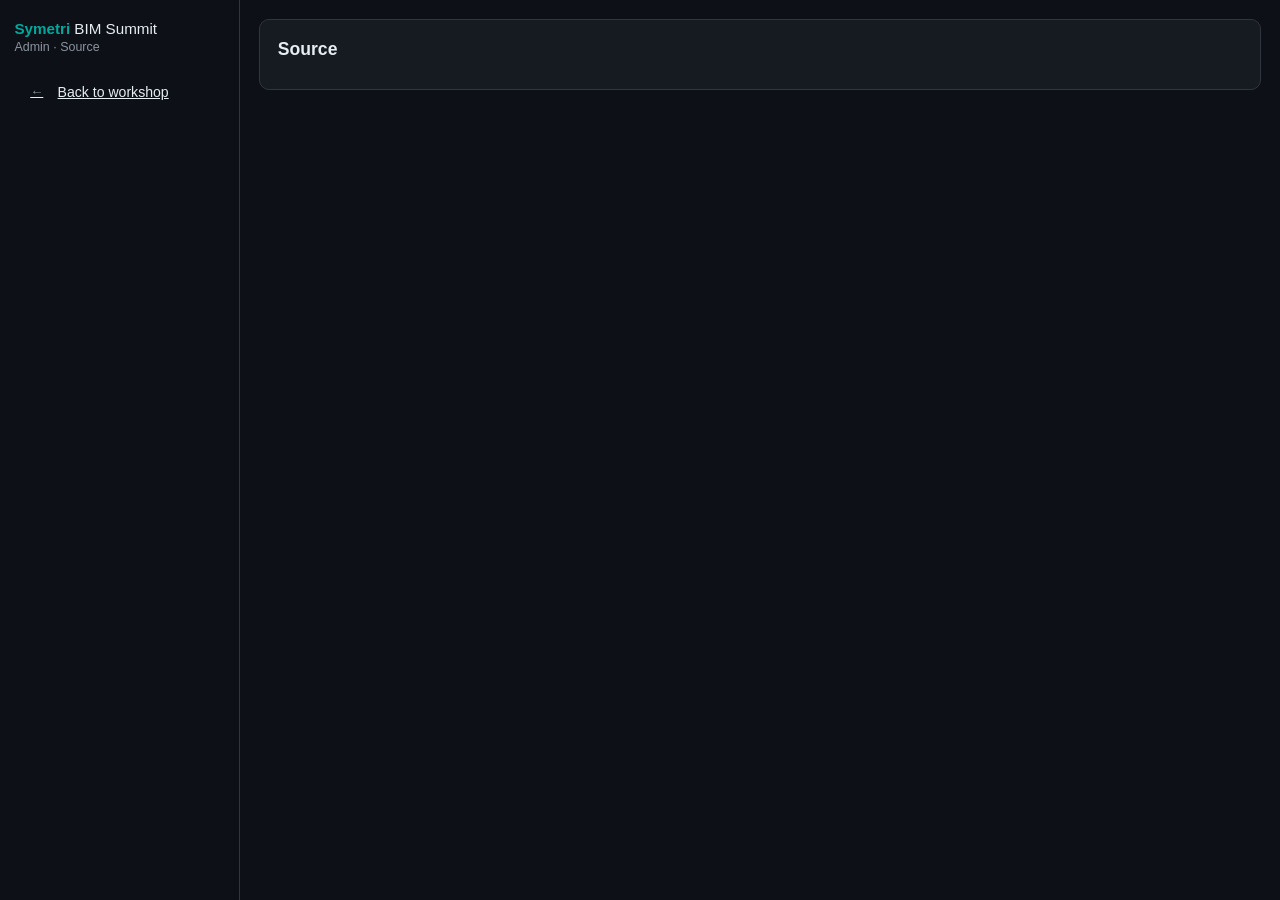
==== source/index.html @ e0936610 "added source page BIM-SUmmit/source" ====
<!doctype html>
<html lang="en">
<head>
  <meta charset="UTF-8" />
  <meta name="viewport" content="width=device-width, initial-scale=1.0" />
  <title>Source – Symetri BIM Summit Admin</title>
  <link rel="stylesheet" href="../style.css" />
</head>
<body>
<div class="shell" style="grid-template-columns: var(--sidebar-w) 1fr; grid-template-areas: 'sidebar center';">
  <aside class="sidebar">
    <div class="brand">
      <strong>Symetri</strong> BIM Summit
      <span class="brand-sub">Admin · Source</span>
    </div>
    <nav class="nav">
      <a href="../" class="nav-item">
        <span class="nav-icon">←</span> Back to workshop
      </a>
    </nav>
  </aside>
  <main class="center">
    <section class="view">
      <div class="card">
        <div class="task-head">
          <div class="task-head-copy">
            <h2>Source</h2>
          </div>
        </div>
      </div>
    </section>
  </main>
</div>
</body>
</html>
---- style.css ----
/* ─── base ─── */
[hidden] { display: none !important; }

/* ─── tokens — Symetri brand ─── */
:root {
  --bg: #0d1117;
  --card: #161b22;
  --card-alt: #1c2333;
  --text: #e6edf3;
  --muted: #8b949e;
  --line: #30363d;
  --primary: #00a99d;
  --primary-hover: #008f85;
  --primary-soft: rgba(0, 169, 157, 0.12);
  --success: #3fb950;
  --success-soft: rgba(63, 185, 80, 0.12);
  --error: #f85149;
  --error-soft: rgba(248, 81, 73, 0.12);
  --warn: #d29922;
  --warn-soft: rgba(210, 153, 34, 0.12);
  --sidebar-w: 240px;
  --right-w: 340px;
  --radius: 10px;
  --transition: 0.18s ease;
}

*, *::before, *::after { box-sizing: border-box; }

body {
  margin: 0;
  font-family: Inter, "Segoe UI", Roboto, Helvetica, Arial, sans-serif;
  background: var(--bg);
  color: var(--text);
  line-height: 1.55;
  -webkit-font-smoothing: antialiased;
}

/* ─── 3-column shell ─── */
.shell {
  display: flex;
  min-height: 100vh;
}

/* ─── LEFT SIDEBAR ─── */
.sidebar {
  width: var(--sidebar-w);
  min-width: var(--sidebar-w);
  background: #0d1117;
  border-right: 1px solid var(--line);
  padding: 1.2rem 0.9rem;
  display: flex;
  flex-direction: column;
  gap: 1.1rem;
  position: sticky;
  top: 0;
  height: 100vh;
  overflow-y: auto;
  transition: transform var(--transition);
  z-index: 20;
}

.brand {
  font-size: 0.95rem;
  line-height: 1.3;
}

.brand strong { color: var(--primary); }

.brand-sub {
  display: block;
  font-size: 0.78rem;
  color: var(--muted);
}

.nav {
  display: flex;
  flex-direction: column;
  gap: 0.3rem;
}

.nav-item {
  display: flex;
  align-items: center;
  gap: 0.55rem;
  border: none;
  background: transparent;
  text-align: left;
  padding: 0.55rem 0.65rem;
  border-radius: var(--radius);
  cursor: pointer;
  font-size: 0.88rem;
  color: var(--text);
  transition: background var(--transition);
}

.nav-item:hover { background: var(--card-alt); }

.nav-item.active {
  background: var(--primary-soft);
  color: var(--primary);
  font-weight: 600;
  border-left: 3px solid var(--primary);
  padding-left: calc(0.65rem - 3px);
}

.nav-item.locked {
  opacity: 0.45;
  cursor: not-allowed;
}

.nav-icon {
  width: 1.5rem;
  text-align: center;
  flex-shrink: 0;
  font-size: 0.82rem;
  font-weight: 700;
  color: var(--muted);
}

.nav-item.active .nav-icon { color: var(--primary); }

.nav-item.locked .nav-locked-icon {
  opacity: 0.4;
}

.sidebar-score {
  margin-top: auto;
  display: flex;
  flex-direction: column;
  gap: 0.3rem;
}

.score-row {
  display: flex;
  justify-content: space-between;
  font-size: 0.84rem;
}

.score-row span { color: var(--muted); }

/* ─── CENTER ─── */
.center {
  flex: 1;
  min-width: 0;
  padding: 1.2rem;
  overflow-y: auto;
}

.view + .view { margin-top: 0.8rem; }

/* ─── RIGHT PANEL ─── */
.right-panel {
  width: var(--right-w);
  min-width: var(--right-w);
  border-left: 1px solid var(--line);
  background: #0d1117;
  padding: 1.2rem 0.9rem;
  position: sticky;
  top: 0;
  height: 100vh;
  overflow-y: auto;
}

.fact {
  display: none;
  border: 1px solid var(--line);
  border-radius: var(--radius);
  background: linear-gradient(180deg, rgba(28, 35, 51, 0.68) 0%, rgba(22, 27, 34, 0.96) 100%);
  padding: 1rem 1.05rem;
}

.fact.visible {
  display: block;
}

.fact h3 {
  margin: 0 0 0.4rem;
  color: var(--primary);
  font-size: 0.95rem;
  letter-spacing: 0.02em;
}

.fact h4 {
  margin: 0.6rem 0 0.25rem;
  font-size: 0.84rem;
}

.fact p {
  margin: 0.3rem 0;
  color: var(--muted);
  font-size: 0.88rem;
}

.fact hr {
  border: none;
  border-top: 1px solid var(--line);
  margin: 0.7rem 0;
}

.fact-list {
  margin: 0.75rem 0 0;
  padding-left: 1.1rem;
  color: var(--muted);
  font-size: 0.86rem;
}

.fact-list li + li {
  margin-top: 0.3rem;
}

.fact-media {
  margin: 0.85rem 0;
  border: 1px solid rgba(0, 169, 157, 0.18);
  border-radius: var(--radius);
  overflow: hidden;
  background: #0b1016;
}

.fact-media img {
  display: block;
  width: 100%;
  max-height: 190px;
  object-fit: contain;
  background: #fff;
}

.fact-caption {
  margin: 0;
  padding: 0.5rem 0.7rem 0.6rem;
  border-top: 1px solid rgba(0, 169, 157, 0.14);
  font-size: 0.78rem;
  color: var(--muted);
}

/* ─── AI-themed fact box ─── */
.fact-ai {
  border: 1px solid rgba(0, 169, 157, 0.3);
  border-radius: var(--radius);
  background: linear-gradient(160deg, rgba(0, 169, 157, 0.06) 0%, rgba(13, 17, 23, 0) 60%);
  padding: 0.85rem 0.9rem;
}

.ai-sparkle {
  display: inline-block;
  margin-right: 0.25rem;
  animation: sparkle-pulse 2.4s ease-in-out infinite;
}

@keyframes sparkle-pulse {
  0%, 100% { opacity: 1; }
  50% { opacity: 0.45; }
}

.fact p,
.fact-ai p {
  color: var(--muted);
  font-size: 0.84rem;
  line-height: 1.55;
}

.fact-ai strong {
  color: var(--text);
}

.ai-links {
  margin-top: 0.65rem;
  padding-top: 0.55rem;
  border-top: 1px solid rgba(0, 169, 157, 0.18);
  font-size: 0.78rem;
}

.ai-links a {
  color: var(--primary);
  text-decoration: none;
  font-weight: 600;
}

.ai-links a:hover {
  text-decoration: underline;
}

.ai-link-sep {
  color: var(--muted);
  margin: 0 0.3rem;
}

/* ─── card ─── */
.card {
  background: var(--card);
  border: 1px solid var(--line);
  border-radius: var(--radius);
  padding: 1rem 1.1rem;
  margin-bottom: 0.75rem;
}

.welcome-card ul {
  padding-left: 1.15rem;
}

.welcome-card h2 {
  font-size: 1.35rem;
  margin-bottom: 0.3rem;
}

.welcome-lead {
  color: var(--primary);
  font-size: 1rem;
  margin: 0.2rem 0 0.8rem;
}

.welcome-section {
  margin-top: 1.1rem;
  padding-top: 0.9rem;
  border-top: 1px solid var(--line);
}

.welcome-section h3 {
  margin: 0 0 0.35rem;
  font-size: 0.95rem;
}

.welcome-section p {
  margin: 0 0 0.5rem;
}

.spirit-list {
  margin: 0;
  padding: 0;
  display: flex;
  flex-direction: column;
  gap: 0.6rem;
}

.spirit-item {
  padding: 0.6rem 0.75rem;
  border: 1px solid var(--line);
  border-radius: var(--radius);
  background: var(--card-alt);
}

.spirit-item dt {
  font-weight: 600;
  font-size: 0.9rem;
  margin-bottom: 0.15rem;
}

.spirit-item dd {
  margin: 0;
  color: var(--muted);
  font-size: 0.86rem;
}

.btn-start {
  margin-top: 1.2rem;
  padding: 0.65rem 1.4rem;
  font-size: 0.95rem;
}

/* ─── typography ─── */
h2 { margin: 0; font-size: 1.1rem; }

.task-head {
  display: flex;
  justify-content: space-between;
  align-items: flex-start;
  flex-wrap: wrap;
  gap: 0.8rem;
  margin-bottom: 0.6rem;
}

.task-head-copy {
  flex: 1;
  min-width: 0;
}

.task-head-side {
  display: flex;
  align-items: flex-start;
  justify-content: flex-end;
  gap: 0.65rem;
  flex-wrap: wrap;
  margin-left: auto;
}

.task-estimate {
  min-width: 220px;
  border: 1px solid rgba(0, 169, 157, 0.24);
  border-radius: var(--radius);
  background: linear-gradient(180deg, rgba(0, 169, 157, 0.1) 0%, rgba(0, 169, 157, 0.03) 100%);
  padding: 0.55rem 0.7rem 0.65rem;
}

.task-estimate-kicker {
  display: block;
  margin-bottom: 0.45rem;
  color: var(--primary);
  font-size: 0.7rem;
  font-weight: 700;
  letter-spacing: 0.08em;
  text-transform: uppercase;
}

.task-estimate-grid {
  display: grid;
  gap: 0.35rem;
}

.task-estimate-item {
  display: flex;
  align-items: baseline;
  justify-content: space-between;
  gap: 0.7rem;
  font-size: 0.82rem;
  color: var(--muted);
}

.task-estimate-item strong {
  color: var(--text);
  font-size: 0.84rem;
}

.task-estimate-item-ai strong {
  color: var(--primary);
}

.gate-panel h3 {
  display: flex;
  align-items: center;
  gap: 0.45rem;
}

.gate-tagline {
  margin: 0 0 0.85rem;
  color: var(--primary);
  font-size: 0.88rem;
  font-weight: 600;
}

.gate-riddle-layout {
  display: grid;
  grid-template-columns: minmax(0, 1.55fr) minmax(220px, 0.9fr);
  gap: 1rem;
  align-items: stretch;
}

.gate-riddle {
  border: 1px solid rgba(0, 169, 157, 0.18);
  border-radius: var(--radius);
  background: linear-gradient(180deg, rgba(28, 35, 51, 0.72) 0%, rgba(13, 17, 23, 0.96) 100%);
  padding: 1rem 1.05rem;
  color: #e8eef3;
  line-height: 1.8;
}

.gate-riddle p {
  margin: 0 0 0.85rem;
}

.gate-riddle p:last-child {
  margin-bottom: 0;
}

.gate-image-frame {
  margin: 0;
  min-height: 100%;
  border-radius: var(--radius);
  overflow: hidden;
  border: 1px solid rgba(255, 255, 255, 0.08);
  background: #0f141c;
  box-shadow: 0 14px 30px rgba(0, 0, 0, 0.22);
}

.gate-image-frame img {
  display: block;
  width: 100%;
  height: 100%;
  min-height: 260px;
  object-fit: cover;
}

.gate-question {
  margin: 1.1rem 0 0.75rem;
  color: var(--text);
  font-size: 0.95rem;
  font-weight: 600;
}

.gate-riddle .room-grid {
  margin-top: 0.1rem;
  gap: 0.45rem;
}

.gate-riddle .gate-feedback {
  margin: 0.85rem 0 0;
}

.room-grid {
  display: grid;
  grid-template-columns: repeat(5, minmax(0, 1fr));
  gap: 0.55rem;
}

.room-choice {
  border: 1px solid var(--line);
  background: #11161f;
  border-radius: 0.45rem;
  padding: 0.35rem;
  min-height: 3.25rem;
  aspect-ratio: 1 / 1;
  color: var(--text);
  font-size: 1rem;
  font-weight: 700;
  cursor: pointer;
  display: grid;
  place-items: center;
  transition: background var(--transition), border-color var(--transition), transform var(--transition);
}

.room-choice:hover {
  border-color: rgba(0, 169, 157, 0.55);
  background: rgba(0, 169, 157, 0.08);
  transform: translateY(-1px);
}

.room-choice.is-wrong {
  border-color: rgba(248, 81, 73, 0.45);
  background: var(--error-soft);
  color: var(--error);
}

.room-choice.is-correct {
  border-color: rgba(63, 185, 80, 0.5);
  background: var(--success-soft);
  color: var(--success);
}

.room-choice:disabled {
  cursor: default;
  opacity: 1;
  transform: none;
}

.gate-feedback {
  margin-top: 0.85rem;
}

.mail-card {
  margin: 0.9rem 0 1rem;
  border: 1px solid rgba(0, 169, 157, 0.2);
  border-radius: var(--radius);
  background: linear-gradient(180deg, rgba(255, 255, 255, 0.03) 0%, rgba(13, 17, 23, 0.96) 100%);
  overflow: hidden;
}

.mail-meta {
  display: grid;
  gap: 0.3rem;
  padding: 0.8rem 0.95rem;
  border-bottom: 1px solid var(--line);
  background: rgba(0, 169, 157, 0.08);
  font-size: 0.84rem;
  color: var(--muted);
}

.mail-body {
  padding: 0.95rem;
}

.mail-body p {
  margin: 0;
  color: var(--text);
  font-size: 0.95rem;
  line-height: 1.75;
}

.data-viewer-card {
  border: 1px solid var(--line);
  border-radius: var(--radius);
  background: rgba(255, 255, 255, 0.02);
  overflow: hidden;
}

.data-viewer-head {
  padding: 0.8rem 0.95rem;
  border-bottom: 1px solid var(--line);
  background: rgba(255, 255, 255, 0.02);
}

.data-viewer-head h4 {
  margin: 0 0 0.2rem;
  font-size: 0.92rem;
}

.data-viewer-head p {
  margin: 0;
  color: var(--muted);
  font-size: 0.84rem;
}

.table-viewer {
  overflow: auto;
  max-height: 420px;
}

.data-table {
  width: 100%;
  min-width: 980px;
  border-collapse: collapse;
  font-size: 0.82rem;
}

.data-table th,
.data-table td {
  padding: 0.7rem 0.75rem;
  border-bottom: 1px solid var(--line);
  text-align: left;
  vertical-align: top;
}

.data-table th {
  position: sticky;
  top: 0;
  z-index: 1;
  background: #121923;
  color: var(--text);
  font-size: 0.78rem;
  letter-spacing: 0.02em;
}

.data-table tbody tr:nth-child(even) {
  background: rgba(255, 255, 255, 0.015);
}

.task4-camera-thumb {
  max-width: 460px;
  margin-bottom: 0.95rem;
}

.task4-feed-table {
  min-width: 560px;
}

.morse-reference {
  margin-top: 0.75rem;
  display: grid;
  grid-template-columns: repeat(5, minmax(0, 1fr));
  gap: 0.45rem;
}

.morse-reference code {
  display: block;
  padding: 0.55rem 0.6rem;
  border: 1px solid var(--line);
  border-radius: 0.8rem;
  background: rgba(255, 255, 255, 0.02);
  color: #dbe7f2;
  font-size: 0.82rem;
}

.decode-grid {
  display: grid;
  grid-template-columns: repeat(3, minmax(0, 1fr));
  gap: 0.75rem;
  margin-top: 0.9rem;
}

.decode-card {
  display: grid;
  gap: 0.55rem;
  padding: 0.85rem;
  border: 1px solid var(--line);
  border-radius: var(--radius);
  background: rgba(255, 255, 255, 0.02);
}

.decode-card.is-decoded {
  border-color: rgba(63, 185, 80, 0.35);
  background: rgba(63, 185, 80, 0.08);
}

.decode-code code {
  display: block;
  padding: 0.55rem 0.6rem;
  border-radius: 0.8rem;
  background: rgba(0, 169, 157, 0.08);
  color: #9ce9e2;
  font-size: 0.8rem;
  white-space: normal;
}

.graph-panel {
  margin-top: 0.9rem;
  padding: 1rem;
  border: 1px solid var(--line);
  border-radius: var(--radius);
  background: rgba(255, 255, 255, 0.02);
}

.graph-meta {
  display: flex;
  justify-content: space-between;
  align-items: baseline;
  gap: 0.8rem;
  margin-bottom: 0.8rem;
}

.graph-meta strong {
  color: var(--text);
  font-size: 0.92rem;
}

.graph-meta span {
  color: var(--muted);
  font-size: 0.82rem;
}

.task4-graph {
  min-height: 500px;
  border: 1px solid rgba(0, 169, 157, 0.18);
  border-radius: var(--radius);
  background:
    radial-gradient(circle at top left, rgba(0, 169, 157, 0.08), transparent 28%),
    linear-gradient(180deg, rgba(7, 12, 18, 0.94) 0%, rgba(4, 8, 12, 0.98) 100%);
  overflow: hidden;
  position: relative;
}

.task4-graph svg {
  display: block;
  width: 100%;
  height: 100%;
}

.task4-graph-hint {
  position: absolute;
  bottom: 0.6rem;
  left: 50%;
  transform: translateX(-50%);
  font-size: 0.72rem;
  color: rgba(143, 165, 184, 0.6);
  pointer-events: none;
  white-space: nowrap;
}

/* node highlight / dim states */
.task4-node-dimmed circle {
  opacity: 0.18;
}
.task4-node-dimmed text {
  opacity: 0.15;
}
.task4-node-highlighted circle {
  stroke-width: 3px !important;
  filter: drop-shadow(0 0 6px currentColor);
}

/* link highlight / dim states */
.task4-link-dimmed {
  opacity: 0.08;
}
.task4-link-highlighted {
  stroke: rgba(92, 214, 135, 0.85) !important;
  stroke-width: 2.4px !important;
}

.task4-graph-empty {
  min-height: 500px;
  display: grid;
  place-items: center;
  text-align: center;
  color: var(--muted);
  font-size: 0.92rem;
  padding: 1rem;
}

.choice-grid {
  display: grid;
  grid-template-columns: repeat(4, minmax(0, 1fr));
  gap: 0.55rem;
}

.choice-option {
  border: 1px solid var(--line);
  background: #11161f;
  border-radius: var(--radius);
  padding: 0.7rem 0.6rem;
  color: var(--text);
  font-size: 0.88rem;
  font-weight: 600;
  cursor: pointer;
  transition: background var(--transition), border-color var(--transition), transform var(--transition);
}

.choice-option:hover {
  border-color: rgba(0, 169, 157, 0.55);
  background: rgba(0, 169, 157, 0.08);
  transform: translateY(-1px);
}

.choice-option.is-wrong {
  border-color: rgba(248, 81, 73, 0.45);
  background: var(--error-soft);
  color: var(--error);
}

.choice-option.is-correct {
  border-color: rgba(63, 185, 80, 0.5);
  background: var(--success-soft);
  color: var(--success);
}

.choice-option:disabled {
  cursor: default;
  opacity: 1;
  transform: none;
}

.stack-grid {
  display: grid;
  grid-template-columns: repeat(2, minmax(0, 1fr));
  gap: 0.9rem;
  align-items: start;
}

.protocol-box {
  padding: 0.95rem 1rem;
  border: 1px solid var(--line);
  border-radius: var(--radius);
  background: rgba(255, 255, 255, 0.02);
  min-height: 100%;
}

.protocol-box-layout {
  display: block;
}

.protocol-box-copy {
  min-width: 0;
}

.protocol-box h4 {
  margin: 0 0 0.45rem;
  font-size: 0.95rem;
}

.protocol-box p {
  margin: 0 0 0.7rem;
  color: var(--muted);
  font-size: 0.9rem;
  line-height: 1.6;
}

.protocol-box-media {
  margin: 0 0 0.9rem;
  border: 1px solid rgba(255, 255, 255, 0.08);
  border-radius: calc(var(--radius) - 2px);
  overflow: hidden;
  background: #0a0f16;
  box-shadow: 0 12px 28px rgba(0, 0, 0, 0.18);
}

.protocol-box-media img {
  display: block;
  width: 100%;
  height: auto;
}

.protocol-reveal {
  margin-top: 0.8rem;
  padding: 0.75rem 0.85rem;
  border: 1px solid rgba(0, 169, 157, 0.24);
  border-radius: var(--radius);
  background: rgba(0, 169, 157, 0.08);
  color: #d9f6f3;
  font-size: 0.86rem;
  line-height: 1.55;
}

.stack-diagram {
  position: relative;
  min-height: 395px;
  margin-top: 0.2rem;
  border: 1px solid rgba(124, 87, 247, 0.2);
  border-radius: 24px;
  background:
    radial-gradient(rgba(119, 92, 206, 0.16) 0.9px, transparent 0.9px),
    linear-gradient(180deg, #fbfaff 0%, #f7f4ff 100%);
  background-size: 18px 18px, auto;
  overflow: hidden;
  padding: 1rem;
}

.stack-orb {
  display: none;
}

.stack-lane {
  position: absolute;
  z-index: 0;
  opacity: 0.95;
  transition: border-color var(--transition), opacity var(--transition);
}

.stack-lane.is-active {
  border-color: rgba(18, 18, 18, 0.98);
  opacity: 1;
}

.stack-lane.is-ready {
  border-color: rgba(18, 18, 18, 0.98);
  opacity: 1;
}

.lane-top {
  left: calc(2.8% + 68px);
  top: calc(8% + 104px);
  width: calc(17% - 68px);
  height: calc(42% - 52px);
  border-left: 2px solid rgba(18, 18, 18, 0.9);
  border-bottom: 2px solid rgba(18, 18, 18, 0.9);
  border-bottom-left-radius: 44px;
}

.lane-drop-left {
  left: calc(19.8% + 68px);
  top: calc(8% + 104px);
  width: 0;
  height: calc(42% - 52px);
  border-left: 2px solid rgba(18, 18, 18, 0.9);
}

.lane-drop-center {
  left: calc(19.8% + 136px);
  top: calc(8% + 104px);
  width: calc(17% - 68px);
  height: calc(42% - 52px);
  border-right: 2px solid rgba(18, 18, 18, 0.9);
  border-bottom: 2px solid rgba(18, 18, 18, 0.9);
  border-bottom-right-radius: 44px;
}

.lane-drop-right {
  left: calc(19.8% + 136px);
  top: calc(50% + 52px);
  width: calc(24% - 136px);
  height: 0;
  border-top: 2px solid rgba(18, 18, 18, 0.9);
}

.lane-bottom {
  left: 44%;
  top: calc(50% + 52px);
  width: calc(14.8% - 6px);
  height: 0;
  border-top: 2px solid rgba(18, 18, 18, 0.9);
}

.lane-output {
  left: calc(58.8% - 18px);
  top: calc(50% + 52px);
  width: 18px;
  height: 0;
  border-top: 2px solid rgba(18, 18, 18, 0.9);
}

.stack-node {
  position: absolute;
  z-index: 1;
  width: 136px;
  min-width: 0;
  max-width: none;
  min-height: 104px;
  padding: 0.8rem 0.82rem 0.72rem;
  border: 2px solid rgba(150, 158, 169, 0.55);
  border-radius: 10px;
  background: linear-gradient(180deg, #fbfcfd 0%, #e8ebee 100%);
  box-shadow: none;
  transition: border-color var(--transition), box-shadow var(--transition), transform var(--transition), background var(--transition);
}

.stack-node[data-stack-node="3a"] {
  top: 8%;
  left: 2.8%;
}

.stack-node[data-stack-node="3b"] {
  top: 8%;
  left: 19.8%;
}

.stack-node[data-stack-node="3c"] {
  top: 8%;
  left: 36.8%;
}

.stack-node-run {
  top: 50%;
  left: 19.8%;
  width: 136px;
  transform: none;
}

.stack-node-goal {
  top: 50%;
  left: 58.8%;
  width: 136px;
}

.stack-node.is-unlocked {
  box-shadow: 0 0 0 3px rgba(74, 222, 128, 0.08);
}

.stack-node.is-ready {
  box-shadow: 0 0 0 3px rgba(74, 222, 128, 0.12);
}

.stack-node.is-complete {
  box-shadow: 0 0 0 3px rgba(74, 222, 128, 0.12);
}

.stack-node[data-stack-node="3a"].is-unlocked,
.stack-node[data-stack-node="3b"].is-unlocked,
.stack-node[data-stack-node="3c"].is-unlocked {
  border-color: rgba(34, 197, 94, 0.72);
  background: linear-gradient(135deg, #fbfcfd 0%, #edf2ef 52%, #8df6a7 100%);
}

.stack-node-run.is-ready {
  border-color: rgba(34, 197, 94, 0.86);
  background: linear-gradient(160deg, #03140a 0%, #0d2d18 44%, #19c15c 100%);
}

.stack-node-goal.is-complete {
  border-color: rgba(34, 197, 94, 0.88);
  background: linear-gradient(160deg, #04130a 0%, #0d2f18 46%, #29d866 100%);
}

.stack-node-head {
  display: flex;
  align-items: center;
  gap: 0.55rem;
  margin-bottom: 0.4rem;
}

.stack-node-icon {
  display: inline-flex;
  align-items: center;
  justify-content: center;
  width: 1.65rem;
  height: 1.65rem;
  border-radius: 999px;
  background: rgba(255, 255, 255, 0.7);
  color: #5e6876;
  box-shadow: none;
}

.stack-node-icon svg {
  width: 0.92rem;
  height: 0.92rem;
  stroke: currentColor;
  stroke-width: 1.8;
  stroke-linecap: round;
  stroke-linejoin: round;
}

.stack-node h4 {
  margin: 0;
  color: #231640;
  font-size: 0.75rem;
  line-height: 1.25;
}

.stack-node-kicker {
  margin: 0 0 0.12rem;
  color: #66707c;
  font-size: 0.58rem;
  font-weight: 700;
  letter-spacing: 0.08em;
  text-transform: uppercase;
}

.stack-node-copy {
  margin: 0;
  color: #4f4563;
  font-size: 0.68rem;
  line-height: 1.45;
}

.stack-node[data-stack-node="3a"].is-unlocked .stack-node-icon,
.stack-node[data-stack-node="3b"].is-unlocked .stack-node-icon,
.stack-node[data-stack-node="3c"].is-unlocked .stack-node-icon {
  background: rgba(255, 255, 255, 0.82);
  color: #14833b;
}

.stack-node-run.is-ready .stack-node-icon,
.stack-node-goal.is-complete .stack-node-icon {
  background: rgba(255, 255, 255, 0.22);
  color: #effff4;
}

.stack-node[data-stack-node="3a"].is-unlocked h4,
.stack-node[data-stack-node="3b"].is-unlocked h4,
.stack-node[data-stack-node="3c"].is-unlocked h4,
.stack-node[data-stack-node="3a"].is-unlocked .stack-node-copy,
.stack-node[data-stack-node="3b"].is-unlocked .stack-node-copy,
.stack-node[data-stack-node="3c"].is-unlocked .stack-node-copy {
  color: #173222;
}

.stack-node[data-stack-node="3a"].is-unlocked .stack-node-kicker,
.stack-node[data-stack-node="3b"].is-unlocked .stack-node-kicker,
.stack-node[data-stack-node="3c"].is-unlocked .stack-node-kicker {
  color: #17863d;
}

.stack-node-run.is-ready h4,
.stack-node-run.is-ready .stack-node-copy,
.stack-node-run.is-ready .stack-node-kicker,
.stack-node-goal.is-complete h4,
.stack-node-goal.is-complete .stack-node-copy,
.stack-node-goal.is-complete .stack-node-kicker {
  color: #effff4;
}

.stack-state {
  display: inline-flex;
  align-items: center;
  margin-top: 0.65rem;
  padding: 0.2rem 0.48rem;
  border-radius: 999px;
  border: 1px solid rgba(139, 148, 158, 0.42);
  background: rgba(255, 255, 255, 0.55);
  color: #5b6470;
  font-size: 0.58rem;
  font-weight: 700;
  text-transform: uppercase;
  letter-spacing: 0.06em;
}

.stack-node.is-unlocked .stack-state,
.stack-node.is-ready .stack-state {
  border-color: rgba(34, 197, 94, 0.34);
  background: rgba(255, 255, 255, 0.62);
  color: #12833a;
}

.stack-node.is-complete .stack-state {
  border-color: rgba(255, 255, 255, 0.18);
  background: rgba(255, 255, 255, 0.14);
  color: #effff4;
}

.stack-node-run.is-ready .stack-state {
  border-color: rgba(255, 255, 255, 0.18);
  background: rgba(255, 255, 255, 0.14);
  color: #effff4;
}

.agent-status {
  margin: 0.85rem 0 0;
  padding: 0.7rem 0.85rem;
  border: 1px solid rgba(140, 154, 174, 0.2);
  border-radius: var(--radius);
  background: rgba(255, 255, 255, 0.03);
  color: var(--muted);
  font-size: 0.88rem;
}

.agent-status.is-ready {
  border-color: rgba(63, 185, 80, 0.38);
  background: rgba(63, 185, 80, 0.08);
  color: #b7f1c2;
}

.agent-console {
  margin-top: 0.85rem;
  padding: 0.95rem 1rem;
  border: 1px solid rgba(0, 169, 157, 0.24);
  border-radius: var(--radius);
  background: rgba(0, 169, 157, 0.05);
}

.agent-console label {
  margin-bottom: 0.45rem;
}

.audit-answer-panel {
  margin-top: 0.95rem;
  padding: 0.95rem 1rem;
  border: 1px solid rgba(140, 154, 174, 0.18);
  border-radius: var(--radius);
  background: rgba(255, 255, 255, 0.02);
}

.audit-answer-note {
  margin: 0 0 0.75rem;
  color: #d9e4ee;
  font-size: 0.88rem;
}

.audit-answer-grid {
  display: grid;
  grid-template-columns: repeat(4, minmax(0, 1fr));
  gap: 0.75rem;
}

.audit-answer-field {
  display: grid;
  gap: 0.35rem;
  margin: 0;
}

.audit-answer-field span {
  color: var(--text);
  font-size: 0.82rem;
  font-weight: 600;
}

.pill {
  background: var(--primary-soft);
  color: var(--primary);
  border: 1px solid rgba(0, 169, 157, 0.3);
  border-radius: 999px;
  padding: 0.18rem 0.55rem;
  font-size: 0.78rem;
  white-space: nowrap;
  font-weight: 600;
}

.scenario { color: #d7e0e8; font-size: 0.98rem; line-height: 1.65; }

.task-intro {
  margin: 0.95rem 0 0.25rem;
  padding: 0.95rem 1rem;
  border: 1px solid rgba(0, 169, 157, 0.2);
  border-radius: var(--radius);
  background: linear-gradient(180deg, rgba(0, 169, 157, 0.08) 0%, rgba(0, 169, 157, 0.02) 100%);
}

.task-intro .scenario {
  margin: 0;
}

.task-outline {
  margin: 0.75rem 0 0;
  padding-left: 1.15rem;
  color: var(--muted);
  font-size: 0.92rem;
}

.task-outline li + li {
  margin-top: 0.35rem;
}

.task-reminder {
  margin: 0.8rem 0 0;
  padding-top: 0.7rem;
  border-top: 1px solid rgba(0, 169, 157, 0.18);
  color: #f1ddb0;
  font-size: 0.9rem;
}

.task-reminder strong {
  color: #f4c96b;
}

.task-intro-image {
  margin: 0.95rem 0 0;
}

.task-intro-image img {
  max-height: 340px;
  object-fit: cover;
}

.task-section {
  margin-top: 1rem;
  padding-top: 1rem;
  border-top: 1px solid var(--line);
}

.section-kicker {
  margin: 0 0 0.2rem;
  color: var(--primary);
  font-size: 0.74rem;
  font-weight: 700;
  text-transform: uppercase;
  letter-spacing: 0.08em;
}

.task-section h3 {
  margin: 0 0 0.6rem;
  font-size: 1rem;
}

.section-note {
  margin: 0 0 0.8rem;
  color: var(--muted);
  font-size: 0.88rem;
}

/* ─── code-viewer ─── */
.code-viewer {
  background: #010409;
  color: #c9d1d9;
  border: 1px solid var(--line);
  border-radius: var(--radius);
  padding: 0.75rem 0.9rem;
  font-size: 0.82rem;
  overflow-x: auto;
  margin: 0.5rem 0 0.8rem;
  line-height: 1.55;
}

.code-viewer code {
  background: transparent;
  border: none;
  padding: 0;
  color: inherit;
  font-size: inherit;
}

.code-sm { font-size: 0.78rem; padding: 0.55rem 0.7rem; }

code {
  display: inline;
  background: rgba(0, 169, 157, 0.1);
  border: 1px solid rgba(0, 169, 157, 0.25);
  border-radius: 6px;
  padding: 0.06rem 0.3rem;
  font-size: 0.88em;
  color: var(--primary);
}

.btn-next {
  margin-top: 0.65rem;
  padding: 0.55rem 1.1rem;
}

/* ─── inputs ─── */
label {
  display: block;
  margin-bottom: 0.3rem;
  font-size: 0.88rem;
  font-weight: 500;
}

.subtask { margin-bottom: 0.65rem; }

.task-steps {
  display: grid;
  gap: 0.8rem;
}

.task-step {
  padding: 0.9rem 0.95rem;
  border: 1px solid var(--line);
  border-radius: var(--radius);
  background: rgba(255, 255, 255, 0.02);
}

.row { display: flex; gap: 0.4rem; }

input, textarea {
  width: 100%;
  border: 1px solid var(--line);
  border-radius: var(--radius);
  padding: 0.58rem 0.7rem;
  font-size: 0.92rem;
  color: var(--text);
  background: #010409;
  transition: border var(--transition), box-shadow var(--transition);
}

input:focus, textarea:focus {
  outline: none;
  border-color: var(--primary);
  box-shadow: 0 0 0 3px rgba(0, 169, 157, 0.15);
}

/* ─── buttons ─── */
.btn {
  border: 1px solid var(--line);
  background: var(--card-alt);
  border-radius: var(--radius);
  padding: 0.55rem 0.75rem;
  color: var(--text);
  cursor: pointer;
  font-weight: 600;
  font-size: 0.88rem;
  white-space: nowrap;
  transition: background var(--transition), border-color var(--transition);
}

.btn:hover { background: #262c36; }

.btn-primary {
  border-color: var(--primary);
  background: var(--primary);
  color: #0d1117;
}

.btn-primary:hover { background: var(--primary-hover); }

.btn-ghost { background: transparent; border-color: var(--line); }
.btn-skip { border-color: rgba(0, 169, 157, 0.3); color: rgba(0, 169, 157, 0.75); margin-top: 0.3rem; }

.btn-hint {
  background: rgba(210, 153, 34, 0.12);
  border-color: rgba(210, 153, 34, 0.42);
  color: #f0c66e;
}

.btn-hint:hover {
  background: rgba(210, 153, 34, 0.2);
  border-color: rgba(210, 153, 34, 0.55);
}

.btn:disabled {
  cursor: not-allowed;
  opacity: 0.55;
}

.btn-hint:disabled {
  background: transparent;
  border-color: var(--line);
  color: var(--muted);
}

.btn-hint:disabled:hover {
  background: transparent;
}

.btn-sm { padding: 0.38rem 0.6rem; font-size: 0.82rem; }

.actions {
  margin-top: 0.75rem;
  display: flex;
  gap: 0.5rem;
  flex-wrap: wrap;
}

/* ─── feedback ─── */
.sub-feedback {
  margin: 0.25rem 0 0;
  font-size: 0.84rem;
  min-height: 1rem;
  color: var(--muted);
}

.fragments {
  display: flex;
  gap: 0.35rem;
  flex-wrap: wrap;
  margin: 0.4rem 0;
}

.fragment {
  font-size: 0.8rem;
  font-weight: 600;
  border: 1px solid rgba(63, 185, 80, 0.35);
  background: var(--success-soft);
  color: var(--success);
  border-radius: 999px;
  padding: 0.18rem 0.5rem;
}

.guide {
  color: var(--muted);
  font-size: 0.84rem;
  margin: 0.2rem 0 0.65rem;
}

.hint {
  margin-top: 0.6rem;
  border: 1px dashed rgba(210, 153, 34, 0.45);
  background: var(--warn-soft);
  color: var(--warn);
  border-radius: var(--radius);
  padding: 0.5rem 0.65rem;
  font-size: 0.88rem;
}

.feedback {
  margin-top: 0.55rem;
  border: 1px solid transparent;
  border-radius: var(--radius);
  min-height: 2.2rem;
  padding: 0.5rem 0.65rem;
  font-size: 0.88rem;
}

.feedback.ok {
  border-color: rgba(63, 185, 80, 0.35);
  background: var(--success-soft);
  color: var(--success);
}

.feedback.bad {
  border-color: rgba(248, 81, 73, 0.35);
  background: var(--error-soft);
  color: var(--error);
}

.workflow {
  margin-top: 0.75rem;
  border: 1px solid rgba(0, 169, 157, 0.3);
  background: var(--primary-soft);
  border-radius: var(--radius);
  padding: 0.6rem 0.8rem;
}

.workflow h3 { margin: 0 0 0.35rem; font-size: 0.9rem; }
.workflow ol { margin: 0; padding-left: 1.1rem; font-size: 0.88rem; }

/* ─── document section & image frame ─── */
.doc-section {
  margin: 0.8rem 0;
}

.doc-section h3 {
  margin: 0 0 0.4rem;
  font-size: 0.95rem;
}

.doc-actions {
  display: flex;
  gap: 0.4rem;
  flex-wrap: wrap;
  margin-bottom: 0.6rem;
}

/* ─── text viewer ─── */
.text-viewer {
  max-height: 280px;
  overflow-y: auto;
  border: 1px solid var(--line);
  border-radius: var(--radius);
  background: #010409;
  padding: 0.75rem 0.9rem;
  font-size: 0.84rem;
  line-height: 1.6;
  color: #c9d1d9;
  cursor: text;
  -webkit-user-select: text;
  user-select: text;
}

.text-viewer p {
  margin: 0 0 0.7rem;
}

.text-viewer p:last-child {
  margin-bottom: 0;
}

/* ─── image frame — thumbnail ─── */
.img-frame {
  border: 1px solid var(--line);
  border-radius: var(--radius);
  overflow: hidden;
  background: #010409;
}

.img-frame img {
  display: block;
  width: 100%;
  height: auto;
}

.img-frame-thumb {
  max-width: 360px;
  position: relative;
  cursor: pointer;
  transition: box-shadow var(--transition);
}

.img-frame-thumb:hover {
  box-shadow: 0 0 0 2px var(--primary);
}

.img-expand-label {
  position: absolute;
  bottom: 0;
  left: 0;
  right: 0;
  background: rgba(0, 0, 0, 0.65);
  color: var(--muted);
  font-size: 0.76rem;
  text-align: center;
  padding: 0.3rem 0;
  pointer-events: none;
}

/* ─── lightbox ─── */
.lightbox {
  position: fixed;
  inset: 0;
  z-index: 100;
  background: rgba(0, 0, 0, 0.88);
  display: flex;
  align-items: center;
  justify-content: center;
  padding: 1.5rem;
}

.lightbox img {
  max-width: 100%;
  max-height: 90vh;
  border-radius: var(--radius);
  box-shadow: 0 4px 32px rgba(0, 0, 0, 0.6);
}

.lightbox-close {
  position: absolute;
  top: 0.8rem;
  right: 1rem;
  background: none;
  border: none;
  color: #fff;
  font-size: 2rem;
  cursor: pointer;
  line-height: 1;
  padding: 0.2rem 0.5rem;
}

/* ─── tool cards (python, dashboard, code viewer) ─── */
.tool-card summary {
  cursor: pointer;
  font-weight: 600;
  font-size: 0.92rem;
}

.tool-desc {
  color: var(--muted);
  font-size: 0.84rem;
  margin: 0.3rem 0 0.5rem;
}

.py-editor {
  font-family: "Fira Code", "Cascadia Code", Consolas, monospace;
  background: #010409;
  color: #c9d1d9;
  border: 1px solid var(--line);
  border-radius: var(--radius);
  padding: 0.7rem 0.85rem;
  font-size: 0.82rem;
  resize: vertical;
  line-height: 1.5;
}

.py-output {
  background: #010409;
  color: var(--primary);
  border: 1px solid var(--line);
  border-radius: var(--radius);
  padding: 0.55rem 0.75rem;
  font-size: 0.82rem;
  min-height: 1.8rem;
  margin-top: 0.4rem;
  white-space: pre-wrap;
}

/* ─── mini dashboard ─── */
.dashboard {
  display: flex;
  flex-direction: column;
  gap: 0.45rem;
  padding: 0.4rem 0;
}

.dash-bar {
  position: relative;
  height: 2rem;
  background: var(--card-alt);
  border-radius: 6px;
  overflow: hidden;
  border: 1px solid var(--line);
}

.dash-bar::before {
  content: "";
  position: absolute;
  left: 0; top: 0; bottom: 0;
  width: var(--pct);
  background: var(--primary);
  border-radius: 5px;
  transition: width 0.5s ease;
}

.dash-bar::after {
  content: attr(data-label);
  position: absolute;
  left: 0.6rem;
  top: 50%;
  transform: translateY(-50%);
  font-size: 0.78rem;
  font-weight: 600;
  color: #fff;
  z-index: 1;
}

.hidden { display: none !important; }

/* ─── mobile hamburger ─── */
.menu-toggle {
  display: none;
  position: fixed;
  top: 0.65rem;
  left: 0.65rem;
  z-index: 30;
  border: 1px solid var(--line);
  background: var(--card);
  color: var(--text);
  border-radius: var(--radius);
  padding: 0.4rem 0.6rem;
  font-size: 1.2rem;
  cursor: pointer;
}

/* ─── responsive ─── */
@media (max-width: 1180px) {
  .right-panel { display: none; }
}

@media (max-width: 720px) {
  .menu-toggle { display: block; }

  .sidebar {
    position: fixed;
    top: 0; left: 0;
    height: 100vh;
    transform: translateX(-100%);
  }

  .sidebar.open { transform: translateX(0); }

  .center { padding: 3rem 0.75rem 1rem; }

  .row { flex-direction: column; }

  .room-grid {
    grid-template-columns: repeat(3, minmax(0, 1fr));
  }

  .gate-riddle-layout {
    grid-template-columns: 1fr;
  }

  .gate-image-frame img {
    min-height: 220px;
    max-height: 320px;
  }

  .choice-grid {
    grid-template-columns: repeat(2, minmax(0, 1fr));
  }

  .morse-reference {
    grid-template-columns: repeat(2, minmax(0, 1fr));
  }

  .decode-grid {
    grid-template-columns: 1fr;
  }

  .task4-graph,
  .task4-graph-empty {
    min-height: 360px;
  }

  .stack-grid {
    grid-template-columns: 1fr;
  }

  .audit-answer-grid {
    grid-template-columns: repeat(2, minmax(0, 1fr));
  }

  .stack-diagram {
    min-height: auto;
    padding: 1rem;
    display: grid;
    gap: 0.85rem;
  }

  .stack-lane,
  .stack-orb {
    display: none;
  }

  .stack-node,
  .stack-node-run,
  .stack-node-goal {
    position: static;
    width: min(100%, 240px);
    min-width: 0;
    max-width: none;
    transform: none;
    margin-inline: auto;
  }

  .stack-node.is-ready {
    transform: none;
  }

  .task-head-side {
    width: 100%;
    justify-content: space-between;
  }

  .task-estimate {
    flex: 1;
    min-width: 0;
  }
}
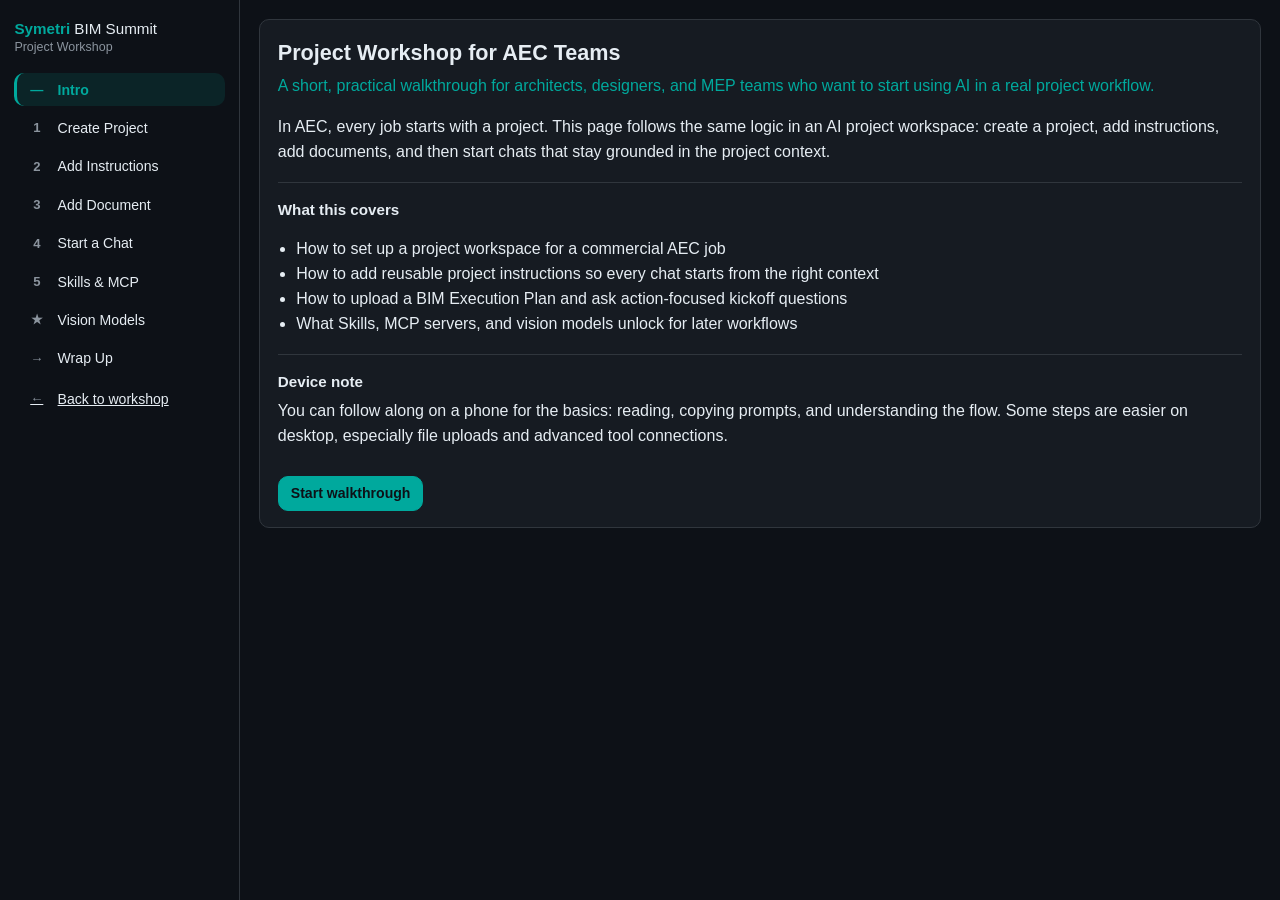
==== commit a63fe455: "Add Project Workshop intro page and source button to main challenge" ====
--- a/source/index.html
+++ b/source/index.html
@@ -3,33 +3,318 @@
 <head>
   <meta charset="UTF-8" />
   <meta name="viewport" content="width=device-width, initial-scale=1.0" />
-  <title>Source – Symetri BIM Summit Admin</title>
+  <title>Project Workshop – Symetri BIM Summit</title>
+  <meta name="description" content="A mobile-friendly tutorial for setting up an AI project workspace for a commercial AEC workflow." />
   <link rel="stylesheet" href="../style.css" />
 </head>
 <body>
+<button id="menuToggle" class="menu-toggle" aria-label="Toggle navigation">☰</button>
 <div class="shell" style="grid-template-columns: var(--sidebar-w) 1fr; grid-template-areas: 'sidebar center';">
   <aside class="sidebar">
     <div class="brand">
       <strong>Symetri</strong> BIM Summit
-      <span class="brand-sub">Admin · Source</span>
+      <span class="brand-sub">Project Workshop</span>
     </div>
     <nav class="nav">
+      <button class="nav-item active" data-target="intro">
+        <span class="nav-icon">—</span> Intro
+      </button>
+      <button class="nav-item" data-target="create-project">
+        <span class="nav-icon">1</span> Create Project
+      </button>
+      <button class="nav-item" data-target="add-instructions">
+        <span class="nav-icon">2</span> Add Instructions
+      </button>
+      <button class="nav-item" data-target="add-document">
+        <span class="nav-icon">3</span> Add Document
+      </button>
+      <button class="nav-item" data-target="start-chat">
+        <span class="nav-icon">4</span> Start a Chat
+      </button>
+      <button class="nav-item" data-target="mcp-tools">
+        <span class="nav-icon">5</span> Skills &amp; MCP
+      </button>
+      <button class="nav-item" data-target="vision-models">
+        <span class="nav-icon">★</span> Vision Models
+      </button>
+      <button class="nav-item" data-target="wrap-up">
+        <span class="nav-icon">→</span> Wrap Up
+      </button>
       <a href="../" class="nav-item">
         <span class="nav-icon">←</span> Back to workshop
       </a>
     </nav>
   </aside>
   <main class="center">
-    <section class="view">
-      <div class="card">
-        <div class="task-head">
-          <div class="task-head-copy">
-            <h2>Source</h2>
+    <section id="intro" class="view">
+      <div class="card welcome-card">
+        <h2>Project Workshop for AEC Teams</h2>
+        <p class="welcome-lead">
+          A short, practical walkthrough for architects, designers, and MEP teams who want to start using AI in a real project workflow.
+        </p>
+        <p>
+          In AEC, every job starts with a project. This page follows the same logic in an AI project workspace: create a project, add instructions, add documents, and then start chats that stay grounded in the project context.
+        </p>
+        <div class="welcome-section">
+          <h3>What this covers</h3>
+          <ul>
+            <li>How to set up a project workspace for a commercial AEC job</li>
+            <li>How to add reusable project instructions so every chat starts from the right context</li>
+            <li>How to upload a BIM Execution Plan and ask action-focused kickoff questions</li>
+            <li>What Skills, MCP servers, and vision models unlock for later workflows</li>
+          </ul>
+        </div>
+        <div class="welcome-section">
+          <h3>Device note</h3>
+          <p>
+            You can follow along on a phone for the basics: reading, copying prompts, and understanding the flow. Some steps are easier on desktop, especially file uploads and advanced tool connections.
+          </p>
+        </div>
+        <button class="btn btn-primary btn-start" data-nav="create-project">Start walkthrough</button>
+      </div>
+    </section>
+
+    <section id="create-project" class="view hidden">
+      <div class="card">
+        <div class="task-head">
+          <div class="task-head-copy">
+            <h2>Step 1 · Create the Project</h2>
+            <p class="scenario">
+              Start with the project container first. In AEC, that mirrors the way teams organize work from kickoff onward.
+            </p>
+          </div>
+        </div>
+        <div class="spirit-list">
+          <div class="spirit-item">
+            <dt>Create a new project</dt>
+            <dd>Use a clear name such as "Commercial Office Fitout – Project Startup". A description is optional and can be added later.</dd>
+          </div>
+        </div>
+        <div class="fact fact-ai visible" style="margin-top:1rem; display:block;">
+          <h3>Note: Sharing projects</h3>
+          <p>
+            Once the setup is working well, projects can be shared with others on the team. Team members can be invited to use, edit, and contribute to the project. Make sure the instructions and reference files stay accurate as the project evolves.
+          </p>
+        </div>
+        <div class="actions" style="margin-top:1rem;">
+          <button class="btn btn-primary" data-nav="add-instructions">Next: Add Instructions</button>
+        </div>
+      </div>
+    </section>
+
+    <section id="add-instructions" class="view hidden">
+      <div class="card">
+        <div class="task-head">
+          <div class="task-head-copy">
+            <h2>Step 2 · Add Project Instructions</h2>
+            <p class="scenario">
+              This becomes the persistent context for the project, so every new chat starts with the same expectations.
+            </p>
+          </div>
+          <div class="task-head-side">
+            <button class="btn btn-sm copy-btn" data-copy="instructionsBlock">Copy</button>
+          </div>
+        </div>
+        <p>
+          This version is tuned for a commercial AEC project with an architect-led audience, while still supporting MEP coordination and document review.
+        </p>
+        <div id="instructionsBlock" class="text-viewer" tabindex="0">
+          <p><strong>Commercial AEC Project Instructions</strong></p>
+          <p>You are supporting the startup of a commercial AEC project. Assume the user is part of an architect-led team working with consultants across architecture, interiors, structural, and MEP disciplines.</p>
+          <p>Prioritize practical, project-ready outputs over generic explanations. Keep responses concise, structured, and action oriented.</p>
+          <p>When reviewing documents, drawings, or notes:</p>
+          <p>- Identify key project requirements, decisions, risks, open questions, and coordination items.</p>
+          <p>- Highlight anything that should be discussed in kickoff, design coordination, BIM execution, or scope clarification meetings.</p>
+          <p>- Separate confirmed information from assumptions.</p>
+          <p>- Call out missing information that the team should request early.</p>
+          <p>When helping generate project materials:</p>
+          <p>- Use a professional tone suitable for project teams, owners, architects, and consultants.</p>
+          <p>- Prefer short agendas, checklists, decision logs, action item lists, and meeting-ready summaries.</p>
+          <p>- Assume the project may already have an architectural floor plan that MEP and other disciplines will build from.</p>
+          <p>- Consider BIM coordination, drawing standards, document control, consultant alignment, permitting, schedule, and scope management.</p>
+          <p>Do not invent project facts. If information is missing, say what is unknown and recommend the next question or document to review.</p>
+        </div>
+        <div class="actions">
+          <button class="btn btn-primary" data-nav="add-document">Next: Add Document</button>
+        </div>
+      </div>
+    </section>
+
+    <section id="add-document" class="view hidden">
+      <div class="card">
+        <div class="task-head">
+          <div class="task-head-copy">
+            <h2>Step 3 · Add a Document</h2>
+            <p class="scenario">
+              Add a real project document so the chats are based on actual source material rather than generic prompting.
+            </p>
+          </div>
+        </div>
+        <div class="welcome-section" style="margin-top:0; padding-top:0; border-top:none;">
+          <h3>Workshop document</h3>
+          <p>
+            Use the BIM Execution Plan as the sample project document. This shows attendees how quickly an AI app becomes more useful when it has real project content to work from.
+          </p>
+          <div class="doc-actions">
+            <a href="assets/bim-execution-plan.docx" target="_blank" class="btn btn-sm">Download BIM Execution Plan (.docx)</a>
+          </div>
+        </div>
+        <div class="spirit-list">
+          <div class="spirit-item">
+            <dt>Why this matters</dt>
+            <dd>Once the document is part of the project, chats can reference actual standards, roles, deliverables, and BIM requirements.</dd>
+          </div>
+          <div class="spirit-item">
+            <dt>Keep it maintained</dt>
+            <dd>Projects like this work best when someone owns the instruction set, updates the reference files, and removes outdated material over time.</dd>
+          </div>
+        </div>
+        <div class="actions" style="margin-top:1rem;">
+          <button class="btn btn-primary" data-nav="start-chat">Next: Start a Chat</button>
+        </div>
+      </div>
+    </section>
+
+    <section id="start-chat" class="view hidden">
+      <div class="card">
+        <div class="task-head">
+          <div class="task-head-copy">
+            <h2>Step 4 · Start a Chat</h2>
+            <p class="scenario">
+              Use a short prompt that turns the uploaded project context into something immediately useful for the team.
+            </p>
+          </div>
+          <div class="task-head-side">
+            <button class="btn btn-sm copy-btn" data-copy="kickoffPromptBlock">Copy</button>
+          </div>
+        </div>
+        <div id="kickoffPromptBlock" class="text-viewer" tabindex="0">
+          <p><strong>Kickoff Meeting Prompt</strong></p>
+          <p>Using the project instructions and the BIM Execution Plan in this project, create a short and action-focused kickoff meeting agenda for a commercial AEC project startup.</p>
+          <p>Keep it concise and organized for a live meeting.</p>
+          <p>Include:</p>
+          <p>- project goals and scope alignment</p>
+          <p>- BIM roles, responsibilities, and coordination expectations</p>
+          <p>- immediate risks or missing information that should be clarified early</p>
+          <p>- the top action items to assign after kickoff</p>
+          <p>Format the output as a clean agenda with short bullets and an action item list.</p>
+        </div>
+        <div class="welcome-section">
+          <h3>Why start here</h3>
+          <p>
+            A well-structured project can generate useful outputs fast. One document plus one instruction set is enough to create a focused kickoff agenda or early risk summary.
+          </p>
+        </div>
+        <div class="actions">
+          <button class="btn btn-primary" data-nav="mcp-tools">Next: Skills &amp; MCP</button>
+        </div>
+      </div>
+    </section>
+
+    <section id="mcp-tools" class="view hidden">
+      <div class="card">
+        <div class="task-head">
+          <div class="task-head-copy">
+            <h2>Step 5 · Skills &amp; MCP Servers</h2>
+            <p class="scenario">
+              Use this section as a reference for what can be added after the base project setup is working.
+            </p>
+          </div>
+        </div>
+        <div class="spirit-list">
+          <div class="spirit-item">
+            <dt>Skills</dt>
+            <dd>Skills help tailor how the AI responds inside a project. For AEC, that might include drafting support, scheduling, BIM review, meeting summaries, or QA workflows.</dd>
+          </div>
+          <div class="spirit-item">
+            <dt>MCP servers</dt>
+            <dd>MCP servers connect tools and systems into the AI workflow. That can include Revit, internal systems, document repositories, or other project data sources.</dd>
+          </div>
+          <div class="spirit-item">
+            <dt>Operational note</dt>
+            <dd>These setups usually need ownership. If a project, prompt library, or tool connection becomes valuable, someone should maintain it so the workflow stays accurate and useful.</dd>
+          </div>
+        </div>
+        <div class="welcome-section">
+          <h3>Creating a reusable skill</h3>
+          <p>
+            Skills can be created in Claude to encapsulate project instructions or workflows. Here is how to build one from your current setup:
+          </p>
+          <ol style="padding-left:1.5rem; margin:0.6rem 0;">
+            <li>Go to the Customize menu in Claude and select Skills</li>
+            <li>Choose "Add skill from browser" or "Create skill"</li>
+            <li>Use the prompt below and let the skill creator assist you</li>
+          </ol>
+        </div>
+        <div class="welcome-section">
+          <p style="font-size:0.9rem; color:var(--muted);">Copy the prompt and add any context from your current project setup:</p>
+        </div>
+        <div class="doc-actions">
+          <button class="btn btn-sm copy-btn" data-copy="skillCreatorPromptBlock">Copy prompt</button>
+          <a href="assets/aec-project-startup.skill" target="_blank" class="btn btn-sm">Download skill file</a>
+        </div>
+        <div id="skillCreatorPromptBlock" class="text-viewer" tabindex="0" style="margin-top:0.8rem;">
+          <p>can you create a skill from this project to be used for other project startup tasks?</p>
+          <p>/skill-creator</p>
+        </div>
+        <div class="actions" style="margin-top:1rem;">
+          <button class="btn btn-primary" data-nav="vision-models">Next: Vision Models</button>
+        </div>
+      </div>
+    </section>
+
+    <section id="vision-models" class="view hidden">
+      <div class="card">
+        <div class="task-head">
+          <div class="task-head-copy">
+            <h2>Vision Models · Optional</h2>
+            <p class="scenario">
+              Use this section later if you want to test plan reading, visual reasoning, and structured design output.
+            </p>
+          </div>
+          <div class="task-head-side">
+            <button class="btn btn-sm copy-btn" data-copy="visionPromptBlock">Copy</button>
+          </div>
+        </div>
+        <div class="img-frame task-intro-image">
+          <img src="assets/floorplan.png" alt="Commercial mixed-use floor plan for vision model demonstration" loading="lazy" />
+        </div>
+        <div id="visionPromptBlock" class="text-viewer" tabindex="0">
+          <p><strong>Vision Model Prompt</strong></p>
+          <p>Can you act as an electrical designer and take this architecture background and lay out the electrical outlets where they need to be on this view based on the walls and room types. Follow NEC standards for electrical outlet and device layouts as well.</p>
+          <p>Add symbols on the walls for the devices and note their coordinates in relation to the drawing. The output will be used to import into Revit with a plugin to do the layouts of the devices. Ensure accuracy in the layouts as well. Do not worry about adding the coordinates to the view, just add the device where it needs to be. Add any electrical receptacles per code on this view for now. It needs to be an overlay on the image, and color the electrical outline in a color that we can see, not black, but in green so we can see easily. Here is the view again in plan.</p>
+          <p>Here is the floor plan view that we need device layout on as well. Instead of adding the coordinates on the sheet, just output the JSON related to each device, then we can use that to import into Revit. The only thing we want to see on the plan is the device and ID that will show up in the JSON too, and the details in the JSON can be there for coordinates and the height of the device as well. Follow ADA for device layout and height requirements.</p>
+        </div>
+        <div class="actions">
+          <button class="btn btn-primary" data-nav="wrap-up">Next: Wrap Up</button>
+        </div>
+      </div>
+    </section>
+
+    <section id="wrap-up" class="view hidden">
+      <div class="card final-card">
+        <div class="final-copy" style="text-align:left; width:100%; max-width:none;">
+          <h2>Next Steps</h2>
+          <p class="final-lead" style="margin-inline:0; max-width:52ch;">
+            Once the base setup works, it becomes a reusable project template that can support kickoff planning, document review, coordination prep, and follow-on automation.
+          </p>
+          <div class="welcome-section">
+            <h3>Build on the base setup</h3>
+            <ul>
+              <li>Create one real project in your preferred AI app</li>
+              <li>Add one reusable instruction set for your team</li>
+              <li>Upload one real project document and ask for a kickoff agenda or risk summary</li>
+              <li>Add shared prompts, reference files, or tool connections only after the core workflow is working well</li>
+            </ul>
+          </div>
+          <div class="actions final-actions-bottom">
+            <button class="btn btn-primary" data-nav="intro">Back to intro</button>
           </div>
         </div>
       </div>
     </section>
   </main>
 </div>
+<script src="app.js"></script>
 </body>
 </html>
--- a/style.css
+++ b/style.css
@@ -356,6 +356,421 @@
   font-size: 0.95rem;
 }
 
+.final-card {
+  position: relative;
+  overflow: hidden;
+  background:
+    radial-gradient(circle at top left, rgba(255, 212, 95, 0.18), transparent 28%),
+    radial-gradient(circle at top right, rgba(0, 169, 157, 0.16), transparent 32%),
+    linear-gradient(160deg, #111a24 0%, #0f151f 52%, #12111d 100%);
+}
+
+.final-hero {
+  position: relative;
+  z-index: 1;
+  display: grid;
+  gap: 1.5rem;
+  align-items: center;
+  justify-items: center;
+}
+
+.final-copy {
+  position: relative;
+  z-index: 1;
+  width: min(100%, 980px);
+  text-align: center;
+}
+
+.final-lead {
+  margin: 0.45rem 0 0;
+  max-width: 60ch;
+  color: #e6edf3;
+  font-size: 1.02rem;
+  line-height: 1.75;
+  margin-inline: auto;
+}
+
+.final-scoreboard {
+  display: grid;
+  grid-template-columns: minmax(220px, 280px) minmax(0, 1fr);
+  gap: 1rem;
+  margin-top: 1.15rem;
+  align-items: stretch;
+  width: min(100%, 920px);
+  margin-inline: auto;
+}
+
+.final-score-ring {
+  display: grid;
+  place-items: center;
+  text-align: center;
+  gap: 0.2rem;
+  min-height: 230px;
+  padding: 1.1rem;
+  border-radius: 28px;
+  border: 1px solid rgba(255, 214, 102, 0.36);
+  background:
+    radial-gradient(circle at 50% 35%, rgba(255, 221, 122, 0.18), transparent 38%),
+    linear-gradient(180deg, rgba(255, 255, 255, 0.04) 0%, rgba(255, 255, 255, 0.01) 100%);
+  box-shadow: inset 0 0 0 1px rgba(255, 255, 255, 0.02);
+}
+
+.final-score-label,
+.final-score-max {
+  color: var(--muted);
+  font-size: 0.82rem;
+  text-transform: uppercase;
+  letter-spacing: 0.08em;
+}
+
+.final-score-ring strong {
+  color: #fff8dd;
+  font-size: clamp(2.6rem, 6vw, 4.2rem);
+  line-height: 1;
+  text-shadow: 0 8px 30px rgba(255, 208, 86, 0.2);
+}
+
+.final-score-meta {
+  display: grid;
+  grid-template-columns: repeat(3, minmax(0, 1fr));
+  gap: 0.85rem;
+}
+
+.final-stat {
+  display: grid;
+  gap: 0.2rem;
+  padding: 0.9rem 1rem;
+  border: 1px solid rgba(0, 169, 157, 0.2);
+  border-radius: 18px;
+  background: rgba(255, 255, 255, 0.03);
+}
+
+.final-stat span {
+  color: var(--muted);
+  font-size: 0.76rem;
+  text-transform: uppercase;
+  letter-spacing: 0.08em;
+}
+
+.final-stat strong {
+  color: var(--text);
+  font-size: 1rem;
+}
+
+.final-award-note {
+  margin: 1rem 0 0;
+  max-width: 58ch;
+  padding: 0.9rem 1rem;
+  border: 1px solid rgba(255, 214, 102, 0.22);
+  border-radius: 18px;
+  background: rgba(255, 214, 102, 0.08);
+  color: #fff0c2;
+  margin-inline: auto;
+}
+
+.final-actions {
+  margin-top: 1rem;
+  justify-content: center;
+  gap: 0.75rem;
+  flex-wrap: wrap;
+}
+
+.final-actions-bottom {
+  margin-top: 1.25rem;
+}
+
+.final-visual {
+  position: relative;
+  z-index: 1;
+  display: grid;
+  gap: 1.2rem;
+  justify-items: center;
+  width: min(100%, 760px);
+  margin-inline: auto;
+}
+
+.award-stage {
+  position: relative;
+  width: min(100%, 760px);
+  min-height: 430px;
+  border: 1px solid rgba(255, 214, 102, 0.2);
+  border-radius: 36px;
+  overflow: hidden;
+  display: grid;
+  place-items: center;
+  background:
+    radial-gradient(circle at 50% 30%, rgba(255, 214, 102, 0.18), transparent 24%),
+    linear-gradient(180deg, rgba(255, 255, 255, 0.04) 0%, rgba(11, 17, 24, 0.65) 100%);
+}
+
+.award-glow {
+  position: absolute;
+  inset: auto 50% 1.2rem;
+  width: 360px;
+  height: 92px;
+  transform: translateX(-50%);
+  border-radius: 999px;
+  background: radial-gradient(circle, rgba(255, 205, 64, 0.45) 0%, rgba(255, 205, 64, 0) 72%);
+  filter: blur(6px);
+}
+
+.award-orbit {
+  position: absolute;
+  inset: 50% auto auto 50%;
+  border-radius: 999px;
+  border: 1px solid rgba(255, 255, 255, 0.09);
+  transform: translate(-50%, -50%);
+}
+
+.orbit-one {
+  width: 340px;
+  height: 340px;
+  animation: orbit-spin 16s linear infinite;
+}
+
+.orbit-two {
+  width: 460px;
+  height: 220px;
+  animation: orbit-spin-reverse 13s linear infinite;
+}
+
+.award-trophy {
+  position: relative;
+  width: 240px;
+  height: 300px;
+  animation: trophy-float 4.4s ease-in-out infinite;
+}
+
+.award-trophy-top {
+  position: absolute;
+  top: 0;
+  left: 50%;
+  width: 152px;
+  height: 124px;
+  transform: translateX(-50%);
+  border-radius: 36px 36px 58px 58px;
+  background: linear-gradient(180deg, #fff0ad 0%, #f7d76d 44%, #d89d1e 100%);
+  box-shadow: 0 16px 40px rgba(255, 196, 65, 0.2);
+}
+
+.award-trophy-top::before,
+.award-trophy-top::after {
+  content: "";
+  position: absolute;
+  top: 28px;
+  width: 42px;
+  height: 52px;
+  border: 10px solid #f0c451;
+}
+
+.award-trophy-top::before {
+  left: -34px;
+  border-right: 0;
+  border-radius: 30px 0 0 30px;
+}
+
+.award-trophy-top::after {
+  right: -34px;
+  border-left: 0;
+  border-radius: 0 30px 30px 0;
+}
+
+.award-trophy-stem {
+  position: absolute;
+  top: 122px;
+  left: 50%;
+  width: 34px;
+  height: 90px;
+  transform: translateX(-50%);
+  border-radius: 18px;
+  background: linear-gradient(180deg, #f3cf67 0%, #bf7d1d 100%);
+}
+
+.award-trophy-base {
+  position: absolute;
+  left: 50%;
+  bottom: 22px;
+  width: 140px;
+  height: 34px;
+  transform: translateX(-50%);
+  border-radius: 16px;
+  background: linear-gradient(180deg, #5d4a2a 0%, #241a0d 100%);
+  box-shadow: 0 14px 24px rgba(0, 0, 0, 0.35);
+}
+
+.award-trophy-base::before {
+  content: "";
+  position: absolute;
+  left: 50%;
+  bottom: 28px;
+  width: 96px;
+  height: 22px;
+  transform: translateX(-50%);
+  border-radius: 14px;
+  background: linear-gradient(180deg, #856533 0%, #362611 100%);
+}
+
+.certificate-card {
+  position: relative;
+  overflow: hidden;
+  width: min(100%, 680px);
+  margin-inline: auto;
+  padding: 1.55rem 1.7rem 1.45rem;
+  border-radius: 28px;
+  border: 1px solid rgba(236, 200, 109, 0.65);
+  background:
+    radial-gradient(circle at top center, rgba(255, 255, 255, 0.72), transparent 42%),
+    linear-gradient(135deg, rgba(255, 248, 226, 0.99) 0%, rgba(244, 236, 205, 0.98) 100%);
+  color: #1d2430;
+  box-shadow:
+    0 24px 55px rgba(0, 0, 0, 0.2),
+    inset 0 0 0 1px rgba(255, 255, 255, 0.45);
+}
+
+.certificate-card::before {
+  content: "";
+  position: absolute;
+  inset: 12px;
+  border-radius: 20px;
+  border: 1px solid rgba(198, 149, 33, 0.28);
+  pointer-events: none;
+}
+
+.certificate-card::after {
+  content: "";
+  position: absolute;
+  inset: 0;
+  background:
+    linear-gradient(90deg, transparent 0%, rgba(255, 255, 255, 0.3) 50%, transparent 100%);
+  opacity: 0.35;
+  pointer-events: none;
+}
+
+.certificate-kicker {
+  display: inline-block;
+  margin-bottom: 0.5rem;
+  color: #8b6720;
+  font-size: 0.74rem;
+  font-weight: 700;
+  letter-spacing: 0.16em;
+  text-transform: uppercase;
+}
+
+.certificate-card h3 {
+  margin: 0;
+  font-size: 1.9rem;
+  line-height: 1.15;
+}
+
+.certificate-card p {
+  max-width: 32ch;
+  margin: 0.8rem auto 0;
+  color: #47515e;
+  line-height: 1.75;
+  font-size: 1rem;
+}
+
+.certificate-grid {
+  display: grid;
+  grid-template-columns: repeat(3, minmax(0, 1fr));
+  gap: 0.9rem;
+  margin-top: 1.35rem;
+}
+
+.certificate-grid div {
+  display: grid;
+  gap: 0.3rem;
+  padding: 0.95rem 0.8rem 0.85rem;
+  border: 1px solid rgba(67, 76, 90, 0.12);
+  border-radius: 16px;
+  background: rgba(255, 255, 255, 0.4);
+}
+
+.certificate-grid span {
+  color: #7c8793;
+  font-size: 0.7rem;
+  text-transform: uppercase;
+  letter-spacing: 0.12em;
+}
+
+.certificate-grid strong {
+  color: #122036;
+  font-size: 1.08rem;
+  line-height: 1.35;
+}
+
+.final-confetti {
+  position: absolute;
+  inset: 0;
+  pointer-events: none;
+  overflow: hidden;
+}
+
+.final-confetti span {
+  position: absolute;
+  top: -14%;
+  width: 12px;
+  height: 34px;
+  border-radius: 999px;
+  opacity: 0.9;
+  animation: confetti-fall linear infinite;
+}
+
+.final-confetti span:nth-child(1) { left: 6%; background: #ffd86d; animation-delay: -1.1s; animation-duration: 8s; }
+.final-confetti span:nth-child(2) { left: 14%; background: #58d6cb; animation-delay: -4.2s; animation-duration: 10s; }
+.final-confetti span:nth-child(3) { left: 24%; background: #ffffff; animation-delay: -2.6s; animation-duration: 9s; }
+.final-confetti span:nth-child(4) { left: 36%; background: #f4ae56; animation-delay: -5.4s; animation-duration: 11s; }
+.final-confetti span:nth-child(5) { left: 48%; background: #79e4b5; animation-delay: -0.8s; animation-duration: 8.5s; }
+.final-confetti span:nth-child(6) { left: 59%; background: #8fd7ff; animation-delay: -3.9s; animation-duration: 9.5s; }
+.final-confetti span:nth-child(7) { left: 68%; background: #ffd86d; animation-delay: -6.1s; animation-duration: 10.5s; }
+.final-confetti span:nth-child(8) { left: 79%; background: #ffffff; animation-delay: -2.2s; animation-duration: 8.3s; }
+.final-confetti span:nth-child(9) { left: 88%; background: #58d6cb; animation-delay: -4.7s; animation-duration: 11.2s; }
+.final-confetti span:nth-child(10) { left: 95%; background: #f4ae56; animation-delay: -1.7s; animation-duration: 9.3s; }
+
+#final[data-award-tier="platinum"] .final-score-ring,
+#final[data-award-tier="platinum"] .certificate-card {
+  border-color: rgba(126, 216, 255, 0.52);
+}
+
+#final[data-award-tier="platinum"] .final-score-ring strong {
+  color: #e7f8ff;
+  text-shadow: 0 8px 30px rgba(126, 216, 255, 0.25);
+}
+
+#final[data-award-tier="gold"] .final-score-ring,
+#final[data-award-tier="gold"] .certificate-card {
+  border-color: rgba(255, 214, 102, 0.52);
+}
+
+#final[data-award-tier="silver"] .final-score-ring,
+#final[data-award-tier="silver"] .certificate-card {
+  border-color: rgba(194, 202, 214, 0.42);
+}
+
+@keyframes trophy-float {
+  0%, 100% { transform: translateY(0); }
+  50% { transform: translateY(-10px); }
+}
+
+@keyframes orbit-spin {
+  from { transform: translate(-50%, -50%) rotate(0deg); }
+  to { transform: translate(-50%, -50%) rotate(360deg); }
+}
+
+@keyframes orbit-spin-reverse {
+  from { transform: translate(-50%, -50%) rotate(360deg); }
+  to { transform: translate(-50%, -50%) rotate(0deg); }
+}
+
+@keyframes confetti-fall {
+  0% {
+    transform: translate3d(0, 0, 0) rotate(0deg);
+  }
+  100% {
+    transform: translate3d(20px, 118vh, 0) rotate(540deg);
+  }
+}
+
 /* ─── typography ─── */
 h2 { margin: 0; font-size: 1.1rem; }
 
@@ -640,6 +1055,10 @@
   min-width: 560px;
 }
 
+.task4-confidence-hidden {
+  display: none;
+}
+
 .morse-reference {
   margin-top: 0.75rem;
   display: grid;
@@ -1724,6 +2143,17 @@
   .right-panel { display: none; }
 }
 
+@media (max-width: 980px) {
+  .final-hero,
+  .final-scoreboard {
+    grid-template-columns: 1fr;
+  }
+
+  .final-score-meta {
+    grid-template-columns: 1fr;
+  }
+}
+
 @media (max-width: 720px) {
   .menu-toggle { display: block; }
 
@@ -1772,6 +2202,27 @@
 
   .stack-grid {
     grid-template-columns: 1fr;
+  }
+
+  .final-card {
+    padding: 0.9rem;
+  }
+
+  .final-score-ring {
+    min-height: 190px;
+  }
+
+  .certificate-grid {
+    grid-template-columns: 1fr;
+  }
+
+  .award-stage {
+    min-height: 320px;
+  }
+
+  .award-trophy {
+    width: 190px;
+    height: 240px;
   }
 
   .audit-answer-grid {
@@ -1815,3 +2266,217 @@
     min-width: 0;
   }
 }
+
+@media print {
+  @page {
+    size: A4 portrait;
+    margin: 10mm;
+  }
+
+  body {
+    background: #fff;
+    color: #000;
+  }
+
+  .sidebar,
+  .right-panel,
+  .menu-toggle,
+  .final-confetti,
+  .final-actions {
+    display: none !important;
+  }
+
+  .view {
+    display: none !important;
+  }
+
+  #final {
+    display: block !important;
+  }
+
+  .center,
+  .shell {
+    display: block;
+    padding: 0;
+  }
+
+  .final-card {
+    border: none;
+    background: #fff;
+    padding: 0;
+    box-shadow: none;
+  }
+
+  .final-hero {
+    display: grid;
+    gap: 5mm;
+  }
+
+  .final-copy {
+    width: 100%;
+    margin-bottom: 0;
+  }
+
+  .final-scoreboard {
+    grid-template-columns: 1fr;
+    width: 100%;
+    gap: 3mm;
+  }
+
+  .final-score-ring,
+  .final-stat,
+  .certificate-card {
+    background: #fff;
+    color: #000;
+    box-shadow: none;
+  }
+
+  .certificate-card {
+    width: 100%;
+    margin-top: 4mm;
+    border: 2px solid #c8a84f;
+    padding: 5mm;
+    break-inside: avoid;
+  }
+
+  .certificate-card::before {
+    inset: 5mm;
+    border-radius: 12px;
+    border-color: rgba(200, 168, 79, 0.6);
+  }
+
+  .certificate-card::after {
+    display: none;
+  }
+
+  .certificate-card h3 {
+    font-size: 21pt;
+  }
+
+  .final-lead,
+  .final-award-note,
+  .certificate-card p {
+    line-height: 1.35;
+  }
+
+  .final-lead {
+    margin-top: 2mm;
+    font-size: 10.5pt;
+  }
+
+  .final-award-note {
+    margin-top: 3mm;
+    padding: 3mm 4mm;
+    color: #000;
+    background: #fff;
+    border-color: #c8a84f;
+  }
+
+  .final-score-ring {
+    min-height: 34mm;
+    padding: 4mm;
+  }
+
+  .final-score-ring strong {
+    font-size: 28pt;
+    text-shadow: none;
+    color: #000;
+  }
+
+  .final-score-meta {
+    grid-template-columns: repeat(3, minmax(0, 1fr));
+    gap: 3mm;
+  }
+
+  .final-stat {
+    padding: 3mm;
+  }
+
+  .final-visual {
+    width: 100%;
+    gap: 4mm;
+  }
+
+  .award-stage {
+    display: grid !important;
+    width: 100%;
+    min-height: 62mm;
+    border: 2px solid #c8a84f;
+    background: #fff;
+    page-break-inside: avoid;
+  }
+
+  .award-glow,
+  .award-orbit {
+    display: none;
+  }
+
+  .award-trophy {
+    width: 120px;
+    height: 150px;
+    animation: none;
+  }
+
+  .award-trophy-top {
+    width: 76px;
+    height: 62px;
+    border-radius: 18px 18px 28px 28px;
+    box-shadow: none;
+  }
+
+  .award-trophy-top::before,
+  .award-trophy-top::after {
+    top: 14px;
+    width: 22px;
+    height: 28px;
+    border-width: 6px;
+  }
+
+  .award-trophy-top::before {
+    left: -18px;
+    border-radius: 18px 0 0 18px;
+  }
+
+  .award-trophy-top::after {
+    right: -18px;
+    border-radius: 0 18px 18px 0;
+  }
+
+  .award-trophy-stem {
+    top: 60px;
+    width: 18px;
+    height: 44px;
+    border-radius: 10px;
+  }
+
+  .award-trophy-base {
+    bottom: 12px;
+    width: 72px;
+    height: 18px;
+    border-radius: 10px;
+    box-shadow: none;
+  }
+
+  .award-trophy-base::before {
+    bottom: 14px;
+    width: 48px;
+    height: 12px;
+    border-radius: 8px;
+  }
+
+  .certificate-grid {
+    grid-template-columns: repeat(3, minmax(0, 1fr));
+    gap: 3mm;
+    margin-top: 5mm;
+  }
+
+  .certificate-grid div {
+    padding: 3mm 2mm;
+    background: transparent;
+    border: 1px solid rgba(0, 0, 0, 0.12);
+  }
+
+  .certificate-grid strong {
+    font-size: 11pt;
+  }
+}
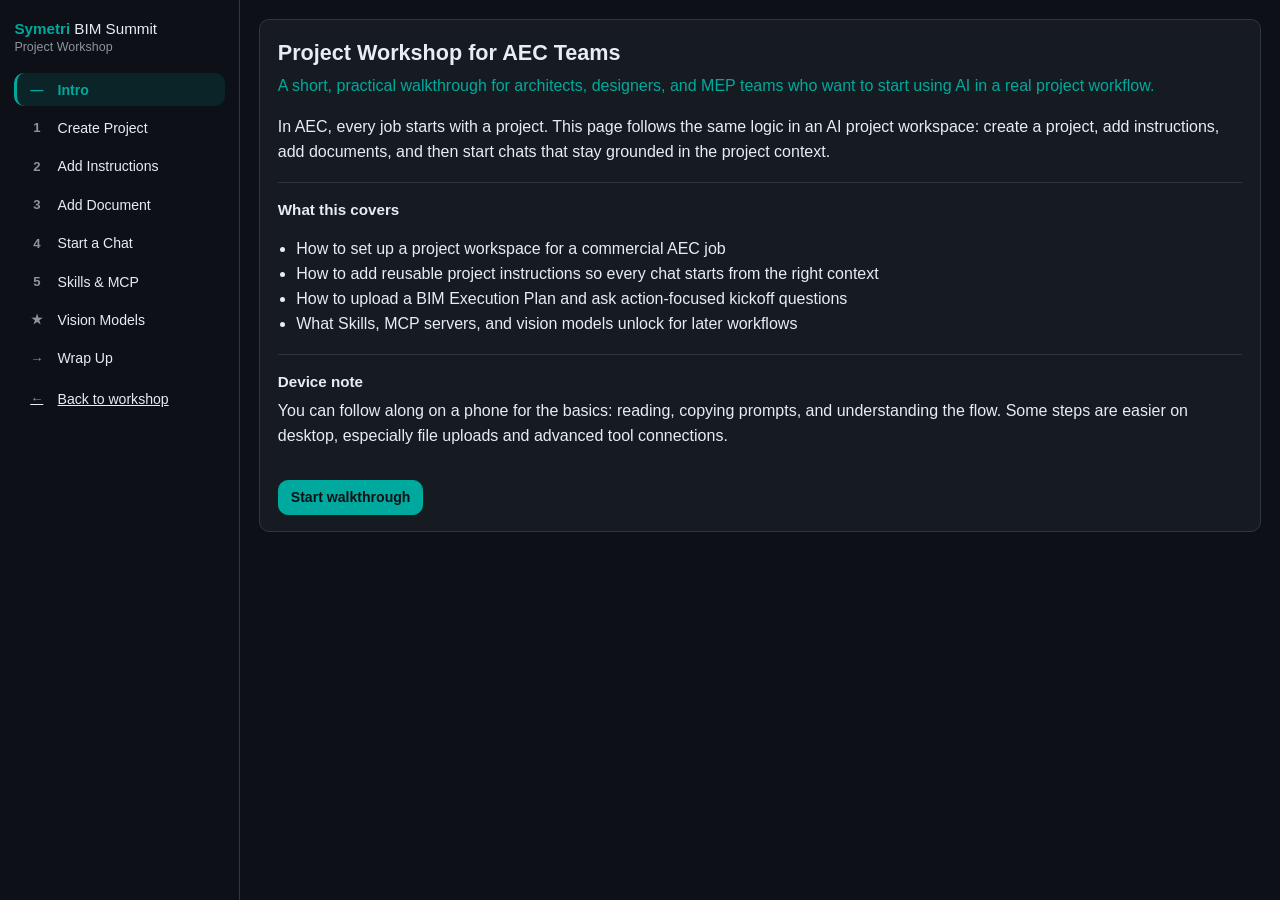
==== commit 099f70dd: "Fixed the bug in app.js and updated index.html Hamburger menu" ====
--- a/source/index.html
+++ b/source/index.html
@@ -10,7 +10,7 @@
 <body>
 <button id="menuToggle" class="menu-toggle" aria-label="Toggle navigation">☰</button>
 <div class="shell" style="grid-template-columns: var(--sidebar-w) 1fr; grid-template-areas: 'sidebar center';">
-  <aside class="sidebar">
+  <aside id="sidebar" class="sidebar">
     <div class="brand">
       <strong>Symetri</strong> BIM Summit
       <span class="brand-sub">Project Workshop</span>
@@ -70,7 +70,9 @@
             You can follow along on a phone for the basics: reading, copying prompts, and understanding the flow. Some steps are easier on desktop, especially file uploads and advanced tool connections.
           </p>
         </div>
-        <button class="btn btn-primary btn-start" data-nav="create-project">Start walkthrough</button>
+        <div class="actions final-actions-bottom">
+          <button class="btn btn-primary btn-start" data-nav="create-project">Start walkthrough</button>
+        </div>
       </div>
     </section>
 
